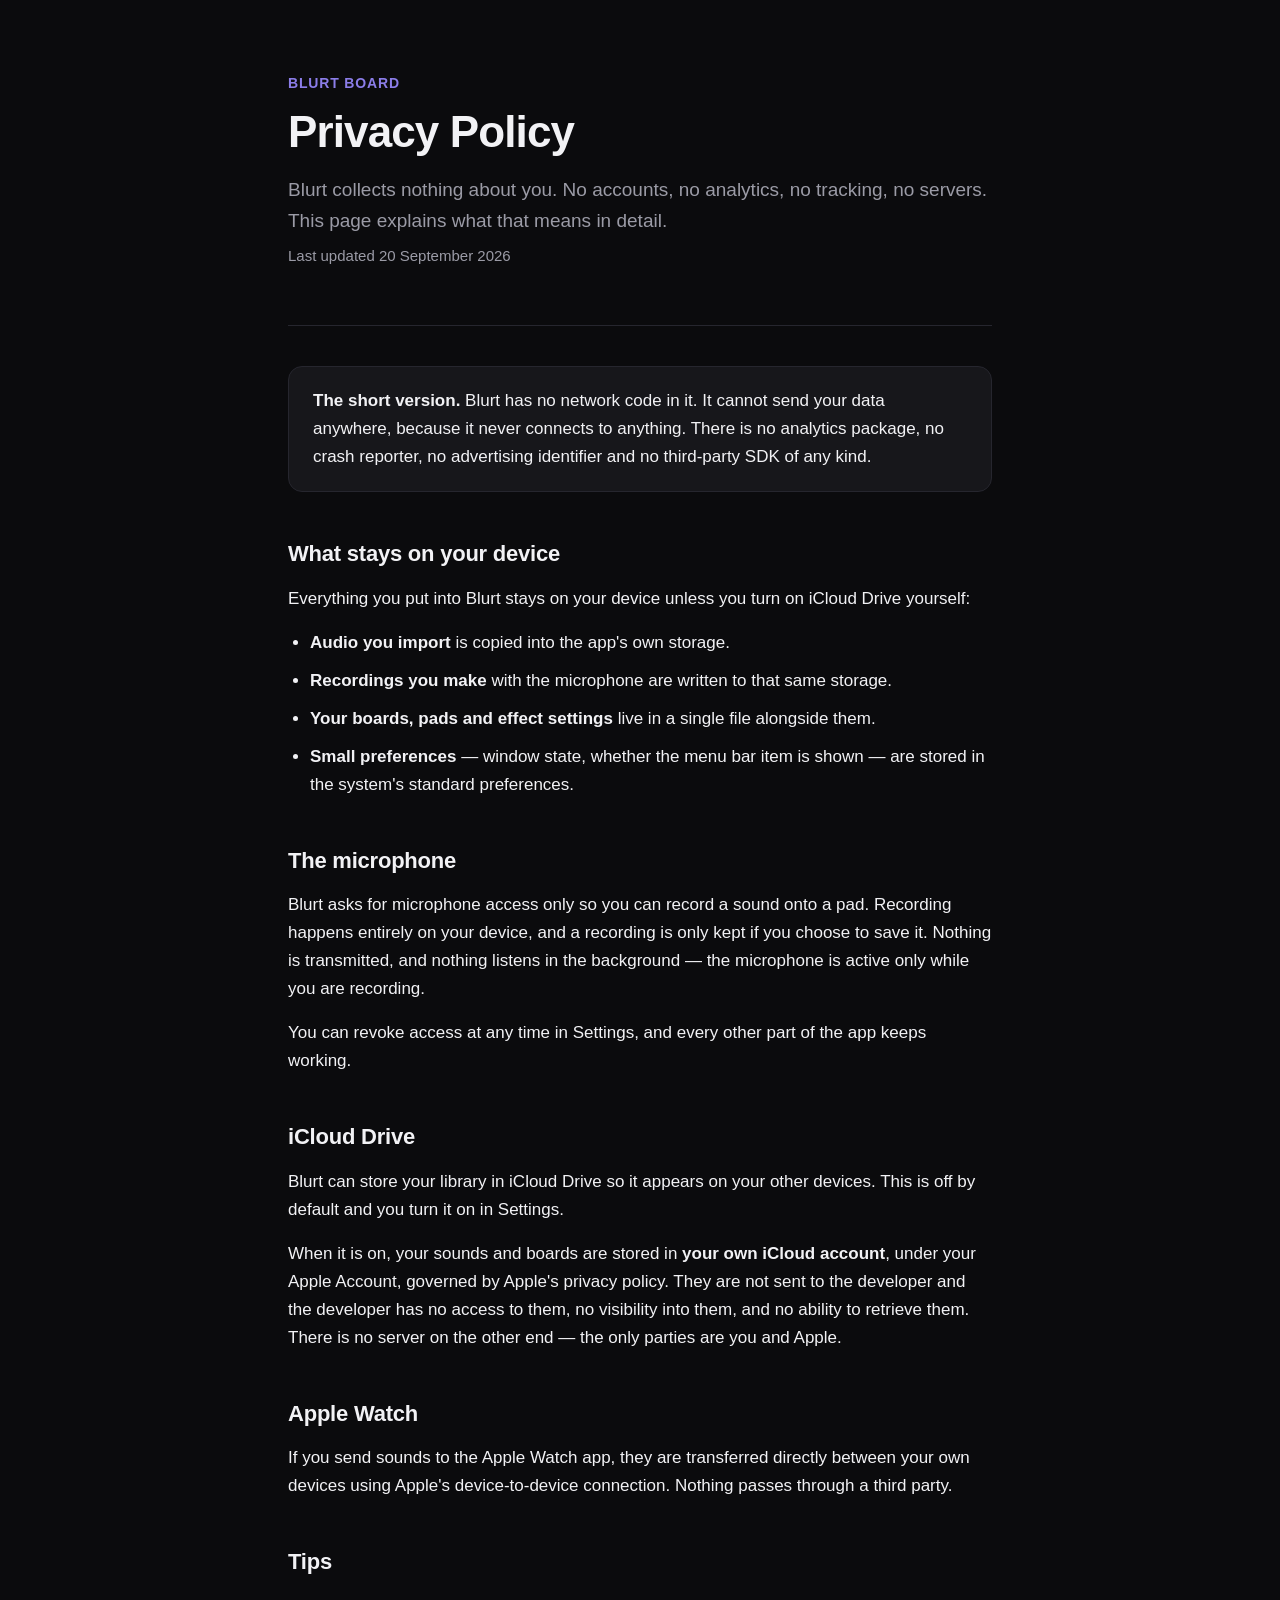
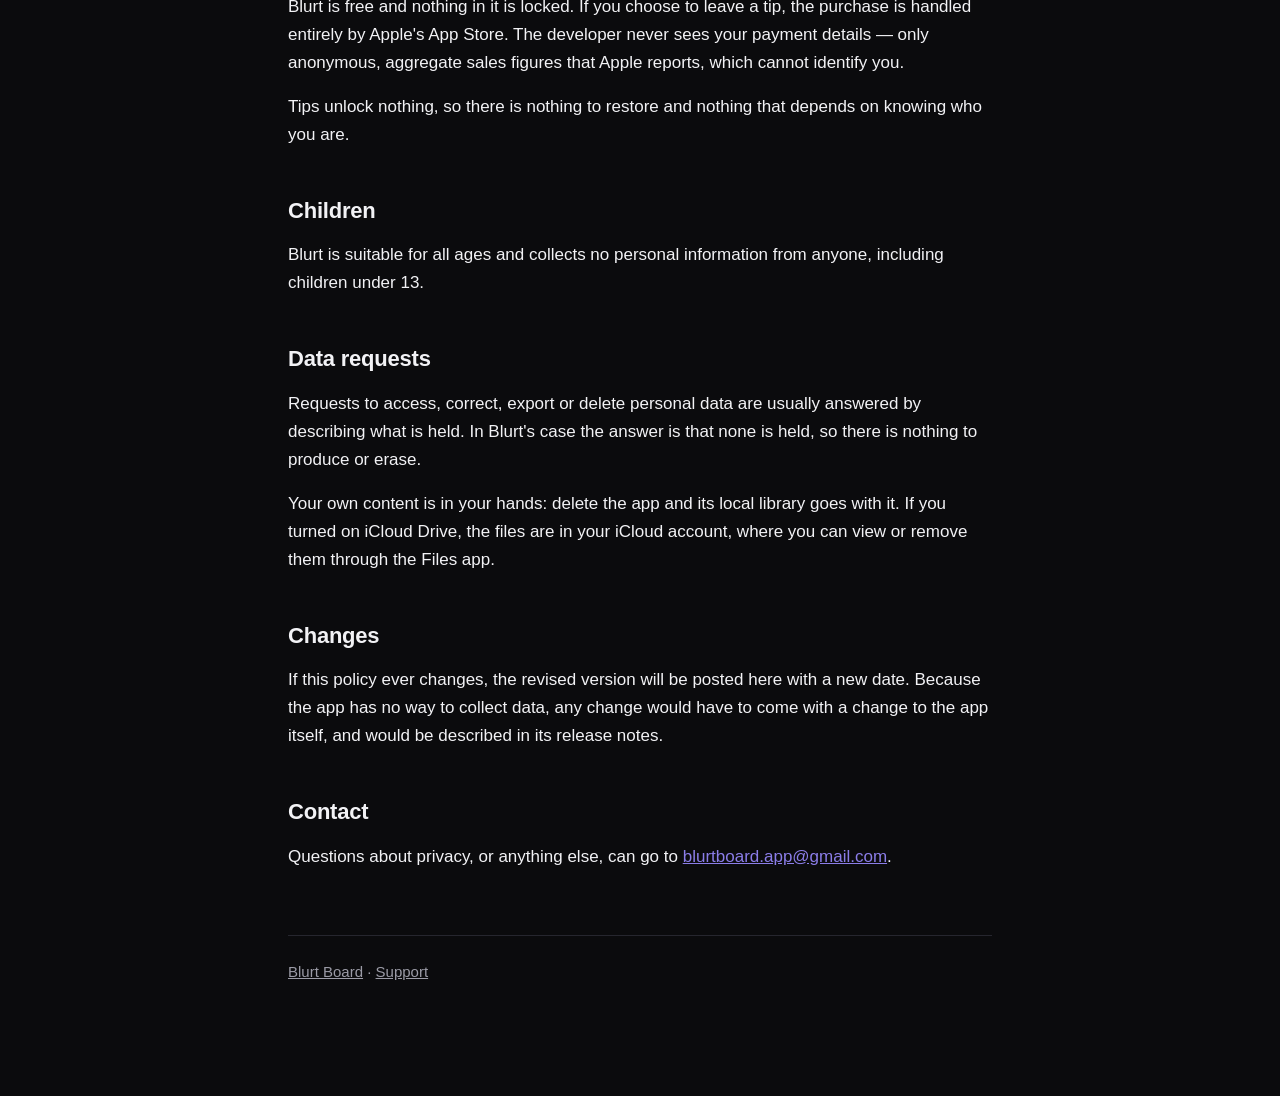
==== privacy.html @ c3c979b1 "The Blurt Board site: landing, support and privacy Three static pages for the App Store listing. Con" ====
<!DOCTYPE html>
<html lang="en">
<head>
<meta charset="utf-8">
<meta name="viewport" content="width=device-width, initial-scale=1">
<title>Privacy Policy — Blurt Board</title>
<meta name="description" content="Blurt collects nothing. This page explains what that means in detail.">
<link rel="stylesheet" href="style.css">
</head>
<body>
<div class="wrap">

<header>
  <p class="eyebrow">Blurt Board</p>
  <h1>Privacy Policy</h1>
  <p class="lede">Blurt collects nothing about you. No accounts, no analytics, no tracking, no servers. This page explains what that means in detail.</p>
  <p class="updated">Last updated 20 September 2026</p>
</header>

<div class="card">
  <p><strong>The short version.</strong> Blurt has no network code in it. It cannot send your data anywhere, because it never connects to anything. There is no analytics package, no crash reporter, no advertising identifier and no third-party SDK of any kind.</p>
</div>

<h2>What stays on your device</h2>
<p>Everything you put into Blurt stays on your device unless you turn on iCloud Drive yourself:</p>
<ul>
  <li><strong>Audio you import</strong> is copied into the app's own storage.</li>
  <li><strong>Recordings you make</strong> with the microphone are written to that same storage.</li>
  <li><strong>Your boards, pads and effect settings</strong> live in a single file alongside them.</li>
  <li><strong>Small preferences</strong> — window state, whether the menu bar item is shown — are stored in the system's standard preferences.</li>
</ul>

<h2>The microphone</h2>
<p>Blurt asks for microphone access only so you can record a sound onto a pad. Recording happens entirely on your device, and a recording is only kept if you choose to save it. Nothing is transmitted, and nothing listens in the background — the microphone is active only while you are recording.</p>
<p>You can revoke access at any time in Settings, and every other part of the app keeps working.</p>

<h2>iCloud Drive</h2>
<p>Blurt can store your library in iCloud Drive so it appears on your other devices. This is off by default and you turn it on in Settings.</p>
<p>When it is on, your sounds and boards are stored in <strong>your own iCloud account</strong>, under your Apple Account, governed by Apple's privacy policy. They are not sent to the developer and the developer has no access to them, no visibility into them, and no ability to retrieve them. There is no server on the other end — the only parties are you and Apple.</p>

<h2>Apple Watch</h2>
<p>If you send sounds to the Apple Watch app, they are transferred directly between your own devices using Apple's device-to-device connection. Nothing passes through a third party.</p>

<h2>Tips</h2>
<p>Blurt is free and nothing in it is locked. If you choose to leave a tip, the purchase is handled entirely by Apple's App Store. The developer never sees your payment details — only anonymous, aggregate sales figures that Apple reports, which cannot identify you.</p>
<p>Tips unlock nothing, so there is nothing to restore and nothing that depends on knowing who you are.</p>

<h2>Children</h2>
<p>Blurt is suitable for all ages and collects no personal information from anyone, including children under 13.</p>

<h2>Data requests</h2>
<p>Requests to access, correct, export or delete personal data are usually answered by describing what is held. In Blurt's case the answer is that none is held, so there is nothing to produce or erase.</p>
<p>Your own content is in your hands: delete the app and its local library goes with it. If you turned on iCloud Drive, the files are in your iCloud account, where you can view or remove them through the Files app.</p>

<h2>Changes</h2>
<p>If this policy ever changes, the revised version will be posted here with a new date. Because the app has no way to collect data, any change would have to come with a change to the app itself, and would be described in its release notes.</p>

<h2>Contact</h2>
<p>Questions about privacy, or anything else, can go to <a href="mailto:blurtboard.app@gmail.com">blurtboard.app@gmail.com</a>.</p>

<footer>
  <p><a href="./">Blurt Board</a> · <a href="./support.html">Support</a></p>
</footer>

</div>
</body>
</html>
---- style.css ----
:root {
  --bg: #0b0b0d;
  --surface: #17171b;
  --text: #f2f2f5;
  --muted: #9b9ba6;
  --accent: #8b7de8;
  --line: #26262e;
}

* { box-sizing: border-box; }

body {
  margin: 0;
  padding: 0 16px 96px;
  background: var(--bg);
  color: var(--text);
  font: 17px/1.65 -apple-system, BlinkMacSystemFont, "Segoe UI", Roboto, sans-serif;
  -webkit-font-smoothing: antialiased;
}

.wrap { max-width: 44rem; margin: 0 auto; }

header {
  padding: 72px 0 40px;
  border-bottom: 1px solid var(--line);
  margin-bottom: 40px;
}

.eyebrow {
  color: var(--accent);
  font-weight: 600;
  font-size: 14px;
  letter-spacing: .06em;
  text-transform: uppercase;
  margin: 0 0 12px;
}

h1 {
  font-size: clamp(32px, 6vw, 44px);
  line-height: 1.15;
  margin: 0 0 16px;
  letter-spacing: -.02em;
}

h2 {
  font-size: 22px;
  margin: 44px 0 12px;
  letter-spacing: -.01em;
}

h3 {
  font-size: 18px;
  margin: 28px 0 8px;
}

.lede { color: var(--muted); font-size: 19px; margin: 0; }
p { margin: 0 0 16px; }
ul, ol { margin: 0 0 16px; padding-left: 22px; }
li { margin-bottom: 10px; }
a { color: var(--accent); }

.card {
  background: var(--surface);
  border: 1px solid var(--line);
  border-radius: 14px;
  padding: 20px 24px;
  margin: 28px 0;
}

.card p:last-child { margin-bottom: 0; }

.updated { color: var(--muted); font-size: 15px; margin-top: 8px; }

footer {
  margin-top: 64px;
  padding-top: 24px;
  border-top: 1px solid var(--line);
  color: var(--muted);
  font-size: 15px;
}

footer a { color: var(--muted); }

/* Feature grid on the home page. Collapses to one column on a phone. */
.features {
  display: grid;
  grid-template-columns: repeat(auto-fit, minmax(15rem, 1fr));
  gap: 16px;
  margin: 32px 0;
}

.features .card { margin: 0; }
.features h3 { margin-top: 0; }

.shot {
  width: 100%;
  border-radius: 14px;
  border: 1px solid var(--line);
  display: block;
  margin: 32px 0;
}
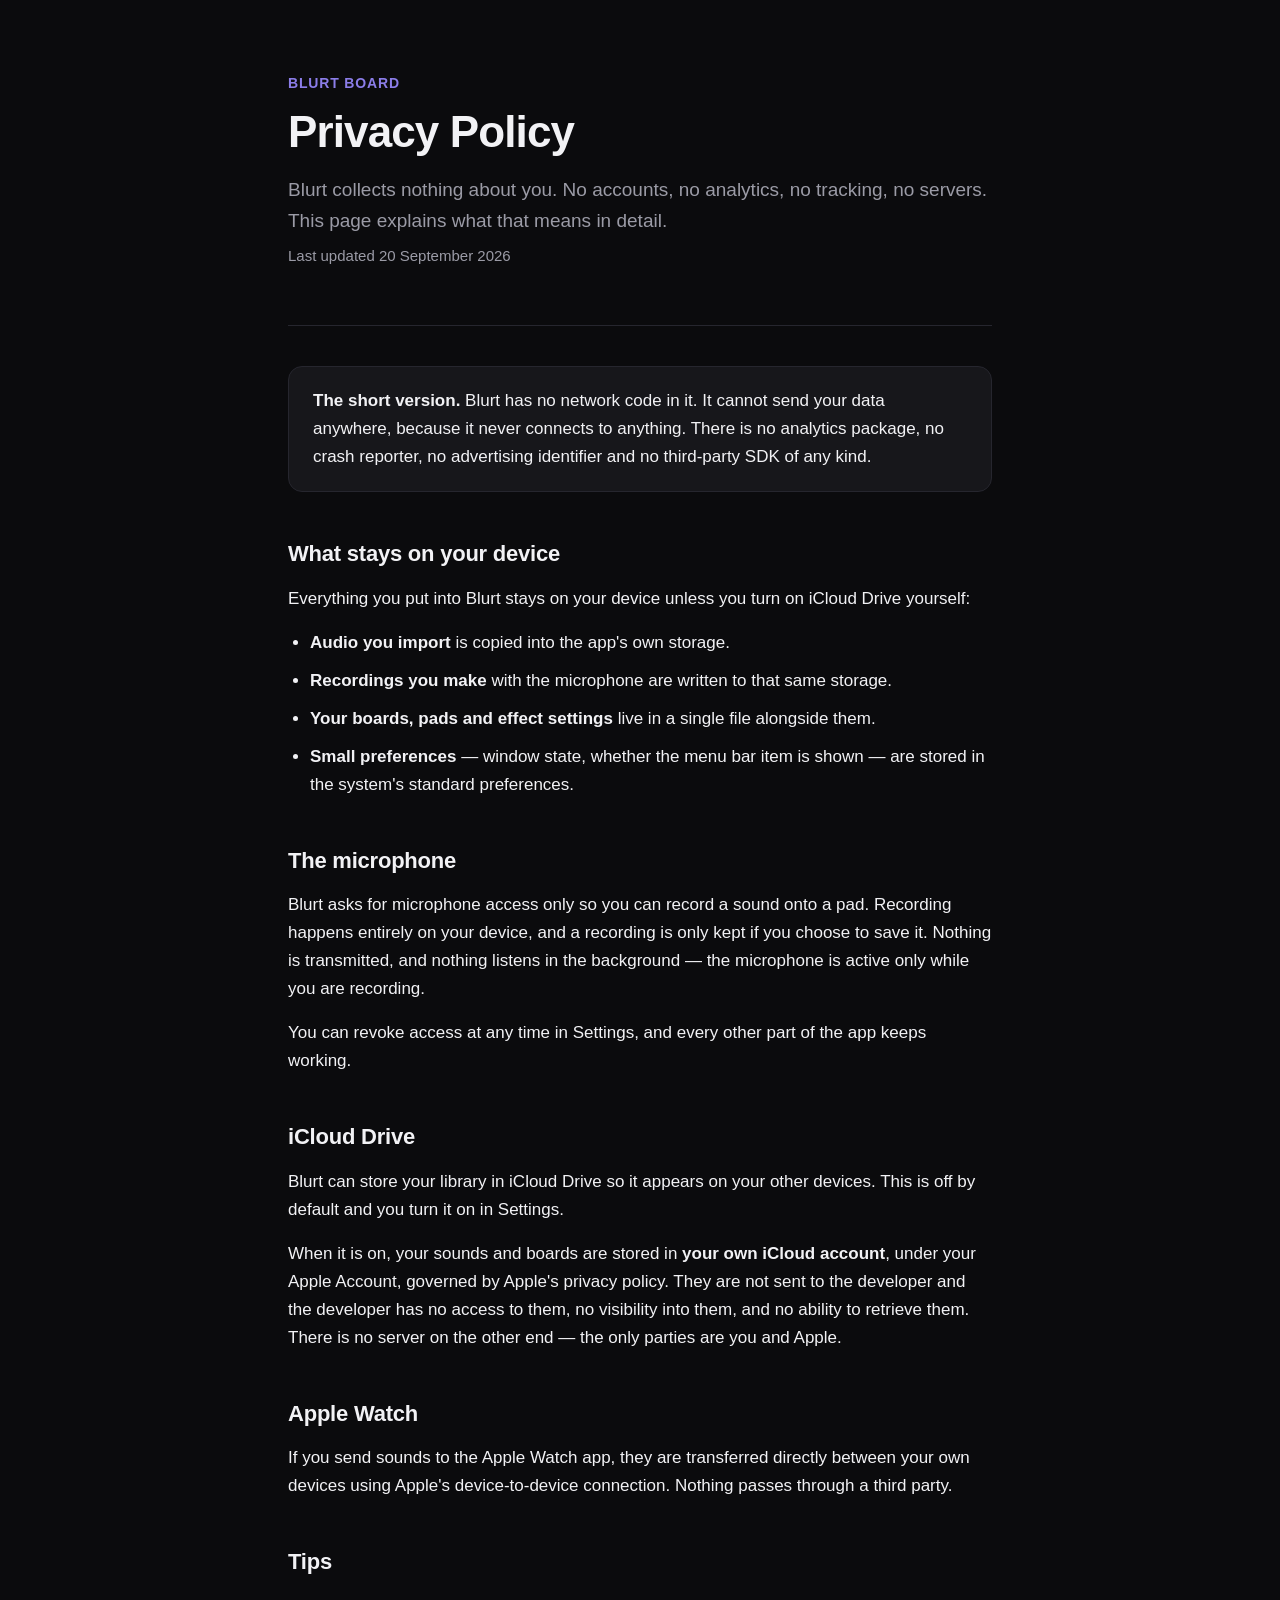
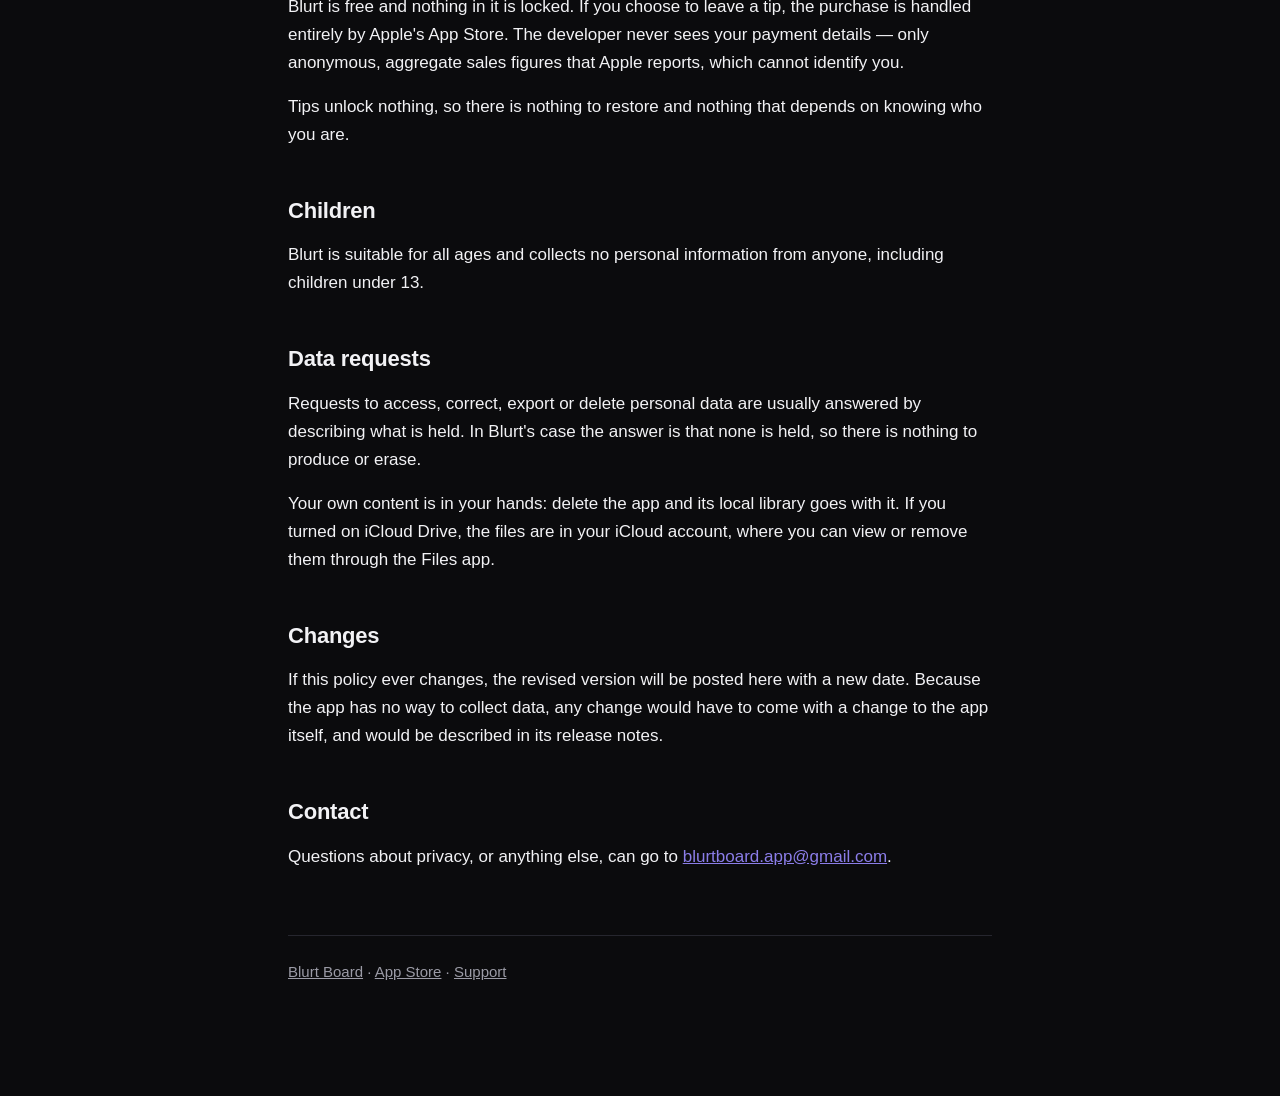
==== commit d0f96288: "Link to the App Store Blurt Board is live on the App Store, so the home page now leads with a downlo" ====
--- a/privacy.html
+++ b/privacy.html
@@ -59,7 +59,7 @@
 <p>Questions about privacy, or anything else, can go to <a href="mailto:blurtboard.app@gmail.com">blurtboard.app@gmail.com</a>.</p>
 
 <footer>
-  <p><a href="./">Blurt Board</a> · <a href="./support.html">Support</a></p>
+  <p><a href="./">Blurt Board</a> · <a href="https://apps.apple.com/app/id6814211591">App Store</a> · <a href="./support.html">Support</a></p>
 </footer>
 
 </div>
--- a/style.css
+++ b/style.css
@@ -99,3 +99,27 @@
   display: block;
   margin: 32px 0;
 }
+
+/* App Store button. The one thing on the page anyone came here to press. */
+.get {
+  display: flex;
+  flex-wrap: wrap;
+  align-items: center;
+  gap: 16px;
+  margin: 28px 0 0;
+}
+
+.download {
+  display: inline-block;
+  background: var(--accent);
+  color: #0b0b0d;
+  font-weight: 600;
+  text-decoration: none;
+  padding: 12px 24px;
+  border-radius: 999px;
+  white-space: nowrap;
+}
+
+.download:hover { filter: brightness(1.08); }
+
+.get .note { color: var(--muted); font-size: 15px; margin: 0; }
